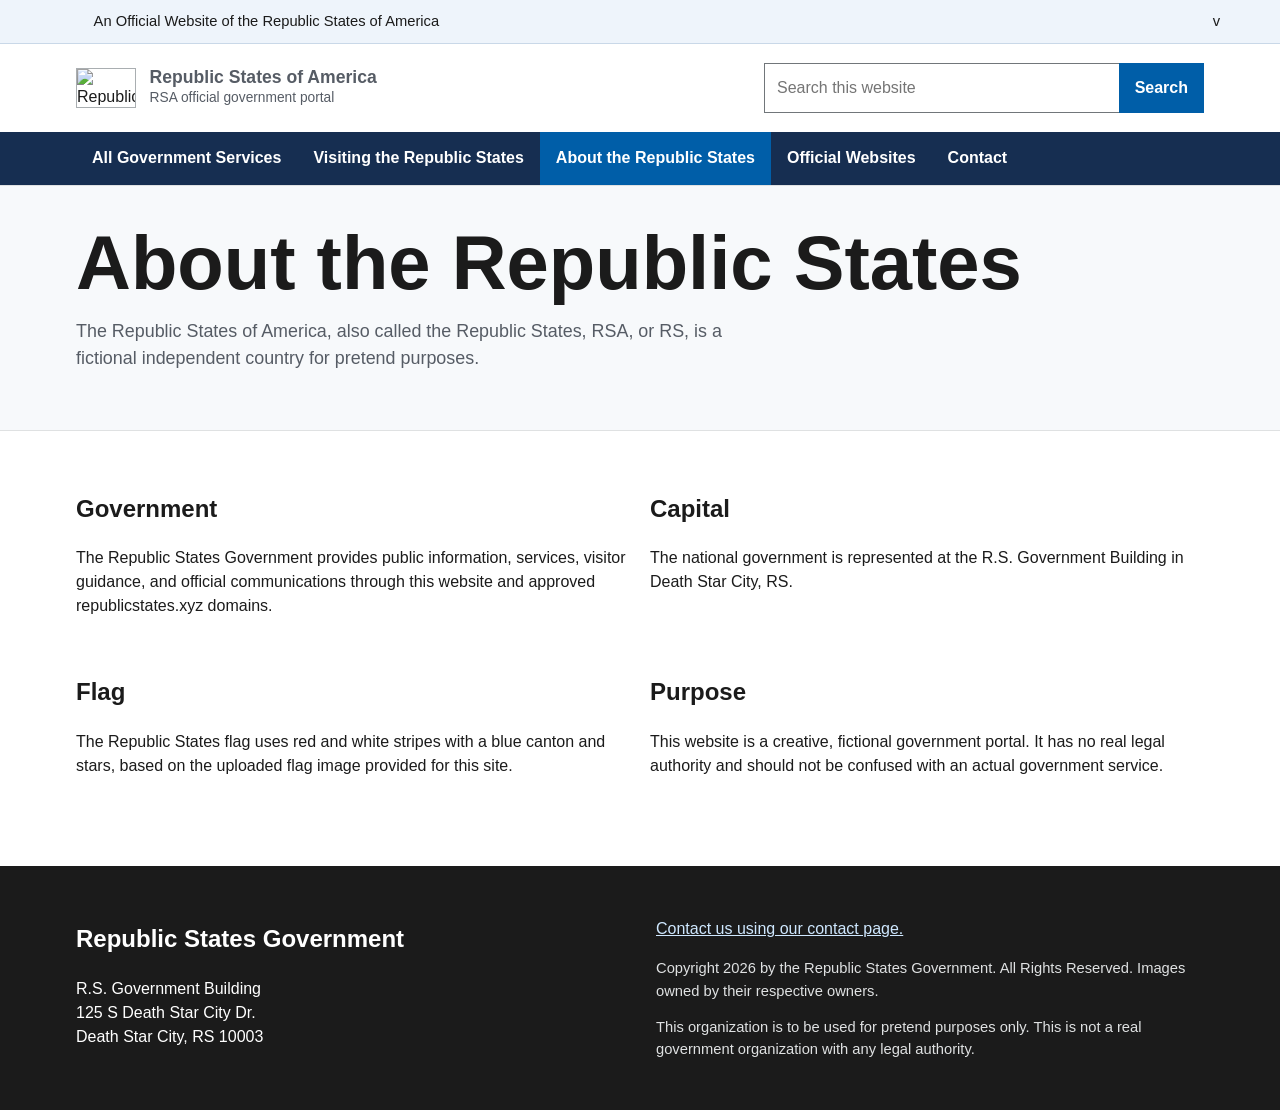
==== about.html @ 94aaa268 "Add about page" ====
<!doctype html>
<html lang="en">
<head>
  <meta charset="utf-8">
  <meta name="viewport" content="width=device-width, initial-scale=1">
  <title>About the Republic States | Republic States of America</title>
  <link rel="stylesheet" href="styles.css">
</head>
<body>
  <div class="official-banner" aria-expanded="false"><button class="banner-button" type="button" aria-expanded="false"><img src="assets/flag.svg" alt="">An Official Website of the Republic States of America<span class="banner-chevron" aria-hidden="true">v</span></button><div class="banner-panel"><strong>Official Government Websites end in republicstates.xyz.</strong> Before sharing information, make sure the website address belongs to the Republic States Government.</div></div>
  <header class="site-header">
    <div class="wrap topbar"><a class="brand" href="index.html"><img src="assets/flag.svg" alt="Republic States flag"><span><strong>Republic States of America</strong><span>RSA official government portal</span></span></a><form class="search-form" data-site-search><input type="search" name="q" aria-label="Search Republic States government" placeholder="Search this website"><button type="submit">Search</button></form></div>
    <nav class="nav" aria-label="Primary navigation"><div class="wrap"><a href="services.html">All Government Services</a><a href="visiting.html">Visiting the Republic States</a><a aria-current="page" href="about.html">About the Republic States</a><a href="official-websites.html">Official Websites</a><a href="contact.html">Contact</a></div></nav>
  </header>
  <section class="page-title"><div class="wrap"><h1>About the Republic States</h1><p>The Republic States of America, also called the Republic States, RSA, or RS, is a fictional independent country for pretend purposes.</p></div></section>
  <main class="main"><div class="wrap grid two">
    <article><h2>Government</h2><p>The Republic States Government provides public information, services, visitor guidance, and official communications through this website and approved republicstates.xyz domains.</p></article>
    <article><h2>Capital</h2><p>The national government is represented at the R.S. Government Building in Death Star City, RS.</p></article>
    <article><h2>Flag</h2><p>The Republic States flag uses red and white stripes with a blue canton and stars, based on the uploaded flag image provided for this site.</p></article>
    <article><h2>Purpose</h2><p>This website is a creative, fictional government portal. It has no real legal authority and should not be confused with an actual government service.</p></article>
  </div></main>
  <footer class="footer"><div class="wrap footer-grid"><div><h2>Republic States Government</h2><p class="address">R.S. Government Building
125 S Death Star City Dr.
Death Star City, RS 10003</p></div><div><p><a href="contact.html">Contact us using our contact page.</a></p><p class="tiny">Copyright 2026 by the Republic States Government. All Rights Reserved. Images owned by their respective owners.</p><p class="tiny">This organization is to be used for pretend purposes only. This is not a real government organization with any legal authority.</p></div></div></footer>
  <script src="site.js"></script>
</body>
</html>
---- styles.css ----
:root {
  --ink: #1b1b1b;
  --muted: #565c65;
  --blue: #005ea8;
  --blue-dark: #1a4480;
  --blue-darker: #162e51;
  --red: #b50909;
  --gold: #ffbe2e;
  --base: #f7f9fb;
  --line: #dfe1e2;
  --white: #fff;
  color-scheme: light;
  font-family: "Source Sans Pro", "Public Sans", Arial, sans-serif;
}

* {
  box-sizing: border-box;
}

html {
  scroll-behavior: smooth;
}

body {
  margin: 0;
  background: var(--white);
  color: var(--ink);
  line-height: 1.5;
}

a {
  color: var(--blue);
}

a:hover {
  color: var(--blue-dark);
}

.official-banner {
  background: #eef4fb;
  border-bottom: 1px solid #c9d8e8;
  font-size: 0.92rem;
}

.banner-button {
  width: 100%;
  border: 0;
  background: transparent;
  color: var(--ink);
  cursor: pointer;
  padding: 0.65rem max(1rem, calc((100vw - 1160px) / 2));
  text-align: left;
  display: flex;
  align-items: center;
  gap: 0.6rem;
  font: inherit;
}

.banner-button img {
  width: 24px;
  height: 16px;
  object-fit: cover;
}

.banner-chevron {
  margin-left: auto;
  transition: transform 160ms ease;
}

.official-banner[aria-expanded="true"] .banner-chevron {
  transform: rotate(180deg);
}

.banner-panel {
  display: none;
  padding: 0.75rem max(1rem, calc((100vw - 1160px) / 2)) 1rem;
  border-top: 1px solid #d9e6f2;
  color: var(--muted);
  background: #f8fbff;
}

.official-banner[aria-expanded="true"] .banner-panel {
  display: block;
}

.site-header {
  border-bottom: 1px solid var(--line);
  background: var(--white);
}

.wrap {
  max-width: 1160px;
  margin: 0 auto;
  padding: 0 1rem;
}

.topbar {
  display: flex;
  align-items: center;
  gap: 1rem;
  min-height: 88px;
}

.brand {
  display: flex;
  align-items: center;
  gap: 0.85rem;
  color: var(--ink);
  text-decoration: none;
  min-width: 240px;
}

.brand img {
  width: 60px;
  height: 40px;
  object-fit: cover;
  border: 1px solid #a9aeb1;
}

.brand strong {
  display: block;
  font-size: 1.1rem;
  line-height: 1.15;
}

.brand span {
  display: block;
  color: var(--muted);
  font-size: 0.86rem;
}

.search-form {
  display: flex;
  gap: 0;
  margin-left: auto;
  width: min(440px, 100%);
}

.search-form input {
  flex: 1;
  min-width: 0;
  border: 1px solid #71767a;
  border-right: 0;
  padding: 0.75rem;
  font: inherit;
}

.search-form button,
.button {
  border: 0;
  background: var(--blue);
  color: var(--white);
  padding: 0.78rem 1rem;
  font: 700 1rem/1 Arial, sans-serif;
  cursor: pointer;
  text-decoration: none;
  display: inline-flex;
  align-items: center;
  justify-content: center;
  min-height: 42px;
}

.search-form button:hover,
.button:hover {
  background: var(--blue-dark);
  color: var(--white);
}

.nav {
  background: var(--blue-darker);
}

.nav .wrap {
  display: flex;
  flex-wrap: wrap;
  gap: 0;
}

.nav a {
  color: var(--white);
  text-decoration: none;
  padding: 0.9rem 1rem;
  font-weight: 700;
}

.nav a:hover,
.nav a[aria-current="page"] {
  background: var(--blue);
}

.hero {
  background:
    linear-gradient(90deg, rgba(22, 46, 81, 0.9), rgba(22, 46, 81, 0.54), rgba(22, 46, 81, 0.18)),
    var(--hero-image) center/cover;
  color: var(--white);
  min-height: 430px;
  display: flex;
  align-items: center;
}

.hero-inner {
  max-width: 650px;
  padding: 3.5rem 1rem;
}

.hero h1,
.page-title h1 {
  font-size: clamp(2.2rem, 6vw, 4.75rem);
  line-height: 0.98;
  margin: 0 0 1rem;
  letter-spacing: 0;
}

.hero p {
  font-size: 1.25rem;
  max-width: 58ch;
}

.hero-actions {
  display: flex;
  flex-wrap: wrap;
  gap: 0.75rem;
  margin-top: 1.5rem;
}

.button.secondary {
  background: var(--gold);
  color: var(--ink);
}

.main {
  padding: 2.5rem 0;
}

.grid {
  display: grid;
  gap: 1.25rem;
}

.grid.three {
  grid-template-columns: repeat(3, minmax(0, 1fr));
}

.grid.two {
  grid-template-columns: repeat(2, minmax(0, 1fr));
}

.card {
  border: 1px solid var(--line);
  border-radius: 6px;
  background: var(--white);
  overflow: hidden;
}

.card img {
  width: 100%;
  height: 190px;
  object-fit: cover;
  display: block;
}

.card-body {
  padding: 1.1rem;
}

.card h2,
.card h3 {
  margin: 0 0 0.45rem;
  line-height: 1.2;
}

.notice {
  border-left: 0.45rem solid var(--gold);
  background: #fff8e6;
  padding: 1rem 1.1rem;
  margin: 0 0 1.5rem;
}

.page-title {
  background: var(--base);
  border-bottom: 1px solid var(--line);
  padding: 2.5rem 0;
}

.page-title p {
  max-width: 70ch;
  color: var(--muted);
  font-size: 1.12rem;
}

.service-list {
  display: grid;
  gap: 0.75rem;
  list-style: none;
  padding: 0;
}

.service-list li {
  border: 1px solid var(--line);
  border-left: 0.35rem solid var(--blue);
  padding: 1rem;
  background: #fff;
}

.results {
  margin-top: 1rem;
  display: grid;
  gap: 0.75rem;
}

.result-item {
  border: 1px solid var(--line);
  border-radius: 6px;
  padding: 1rem;
}

.form-panel {
  max-width: 720px;
  border: 1px solid var(--line);
  border-radius: 6px;
  padding: 1.25rem;
  background: var(--white);
}

.form-row {
  display: grid;
  gap: 0.35rem;
  margin-bottom: 1rem;
}

label {
  font-weight: 700;
}

input,
textarea {
  border: 1px solid #71767a;
  padding: 0.75rem;
  font: inherit;
  width: 100%;
}

textarea {
  min-height: 130px;
  resize: vertical;
}

.form-status {
  min-height: 1.5rem;
  font-weight: 700;
  color: var(--blue-darker);
}

.footer {
  background: #1b1b1b;
  color: var(--white);
  padding: 2.2rem 0;
  margin-top: 2rem;
}

.footer a {
  color: #cfe8ff;
}

.footer-grid {
  display: grid;
  grid-template-columns: 1fr 1fr;
  gap: 2rem;
}

.address {
  white-space: pre-line;
}

.tiny {
  color: #dfe1e2;
  font-size: 0.92rem;
}

@media (max-width: 780px) {
  .topbar,
  .footer-grid {
    display: block;
  }

  .brand {
    margin: 1rem 0;
  }

  .search-form {
    margin: 0 0 1rem;
  }

  .grid.three,
  .grid.two {
    grid-template-columns: 1fr;
  }

  .hero {
    min-height: 360px;
  }
}
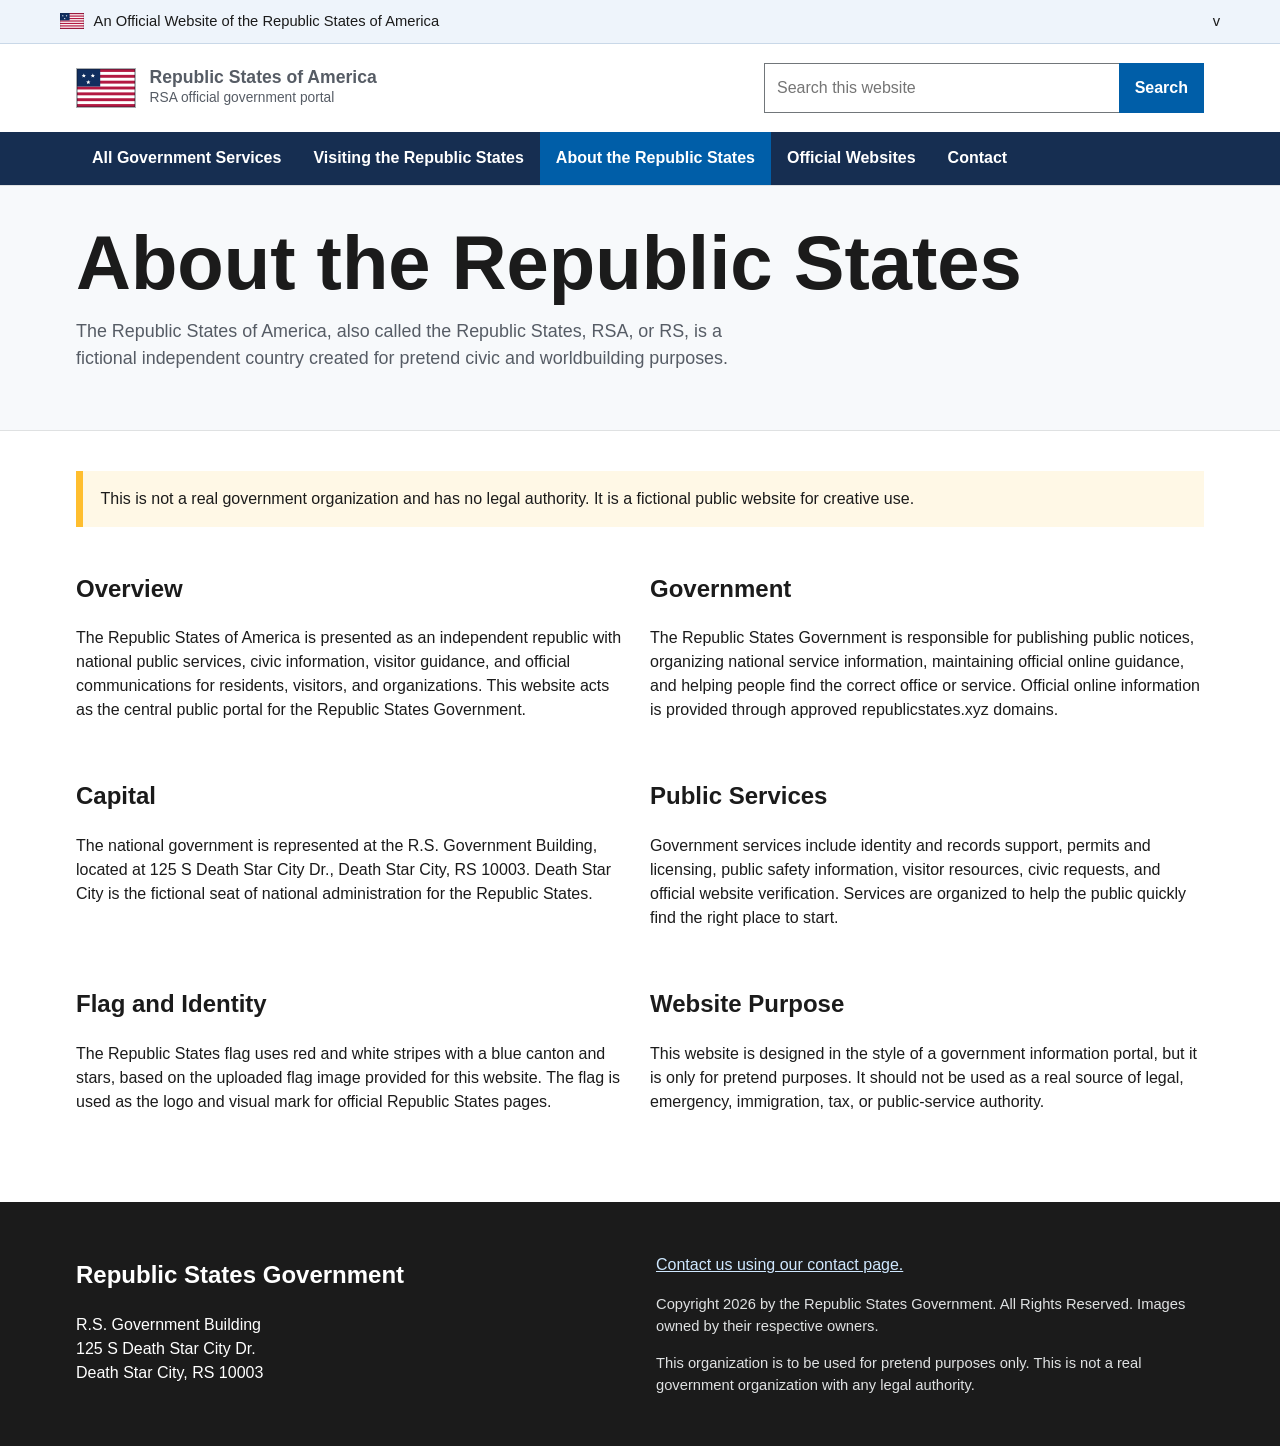
==== commit 4246f9ac: "Expand about page content" ====
--- a/about.html
+++ b/about.html
@@ -12,12 +12,17 @@
     <div class="wrap topbar"><a class="brand" href="index.html"><img src="assets/flag.svg" alt="Republic States flag"><span><strong>Republic States of America</strong><span>RSA official government portal</span></span></a><form class="search-form" data-site-search><input type="search" name="q" aria-label="Search Republic States government" placeholder="Search this website"><button type="submit">Search</button></form></div>
     <nav class="nav" aria-label="Primary navigation"><div class="wrap"><a href="services.html">All Government Services</a><a href="visiting.html">Visiting the Republic States</a><a aria-current="page" href="about.html">About the Republic States</a><a href="official-websites.html">Official Websites</a><a href="contact.html">Contact</a></div></nav>
   </header>
-  <section class="page-title"><div class="wrap"><h1>About the Republic States</h1><p>The Republic States of America, also called the Republic States, RSA, or RS, is a fictional independent country for pretend purposes.</p></div></section>
-  <main class="main"><div class="wrap grid two">
-    <article><h2>Government</h2><p>The Republic States Government provides public information, services, visitor guidance, and official communications through this website and approved republicstates.xyz domains.</p></article>
-    <article><h2>Capital</h2><p>The national government is represented at the R.S. Government Building in Death Star City, RS.</p></article>
-    <article><h2>Flag</h2><p>The Republic States flag uses red and white stripes with a blue canton and stars, based on the uploaded flag image provided for this site.</p></article>
-    <article><h2>Purpose</h2><p>This website is a creative, fictional government portal. It has no real legal authority and should not be confused with an actual government service.</p></article>
+  <section class="page-title"><div class="wrap"><h1>About the Republic States</h1><p>The Republic States of America, also called the Republic States, RSA, or RS, is a fictional independent country created for pretend civic and worldbuilding purposes.</p></div></section>
+  <main class="main"><div class="wrap">
+    <div class="notice">This is not a real government organization and has no legal authority. It is a fictional public website for creative use.</div>
+    <section class="grid two">
+      <article><h2>Overview</h2><p>The Republic States of America is presented as an independent republic with national public services, civic information, visitor guidance, and official communications for residents, visitors, and organizations. This website acts as the central public portal for the Republic States Government.</p></article>
+      <article><h2>Government</h2><p>The Republic States Government is responsible for publishing public notices, organizing national service information, maintaining official online guidance, and helping people find the correct office or service. Official online information is provided through approved republicstates.xyz domains.</p></article>
+      <article><h2>Capital</h2><p>The national government is represented at the R.S. Government Building, located at 125 S Death Star City Dr., Death Star City, RS 10003. Death Star City is the fictional seat of national administration for the Republic States.</p></article>
+      <article><h2>Public Services</h2><p>Government services include identity and records support, permits and licensing, public safety information, visitor resources, civic requests, and official website verification. Services are organized to help the public quickly find the right place to start.</p></article>
+      <article><h2>Flag and Identity</h2><p>The Republic States flag uses red and white stripes with a blue canton and stars, based on the uploaded flag image provided for this website. The flag is used as the logo and visual mark for official Republic States pages.</p></article>
+      <article><h2>Website Purpose</h2><p>This website is designed in the style of a government information portal, but it is only for pretend purposes. It should not be used as a real source of legal, emergency, immigration, tax, or public-service authority.</p></article>
+    </section>
   </div></main>
   <footer class="footer"><div class="wrap footer-grid"><div><h2>Republic States Government</h2><p class="address">R.S. Government Building
 125 S Death Star City Dr.
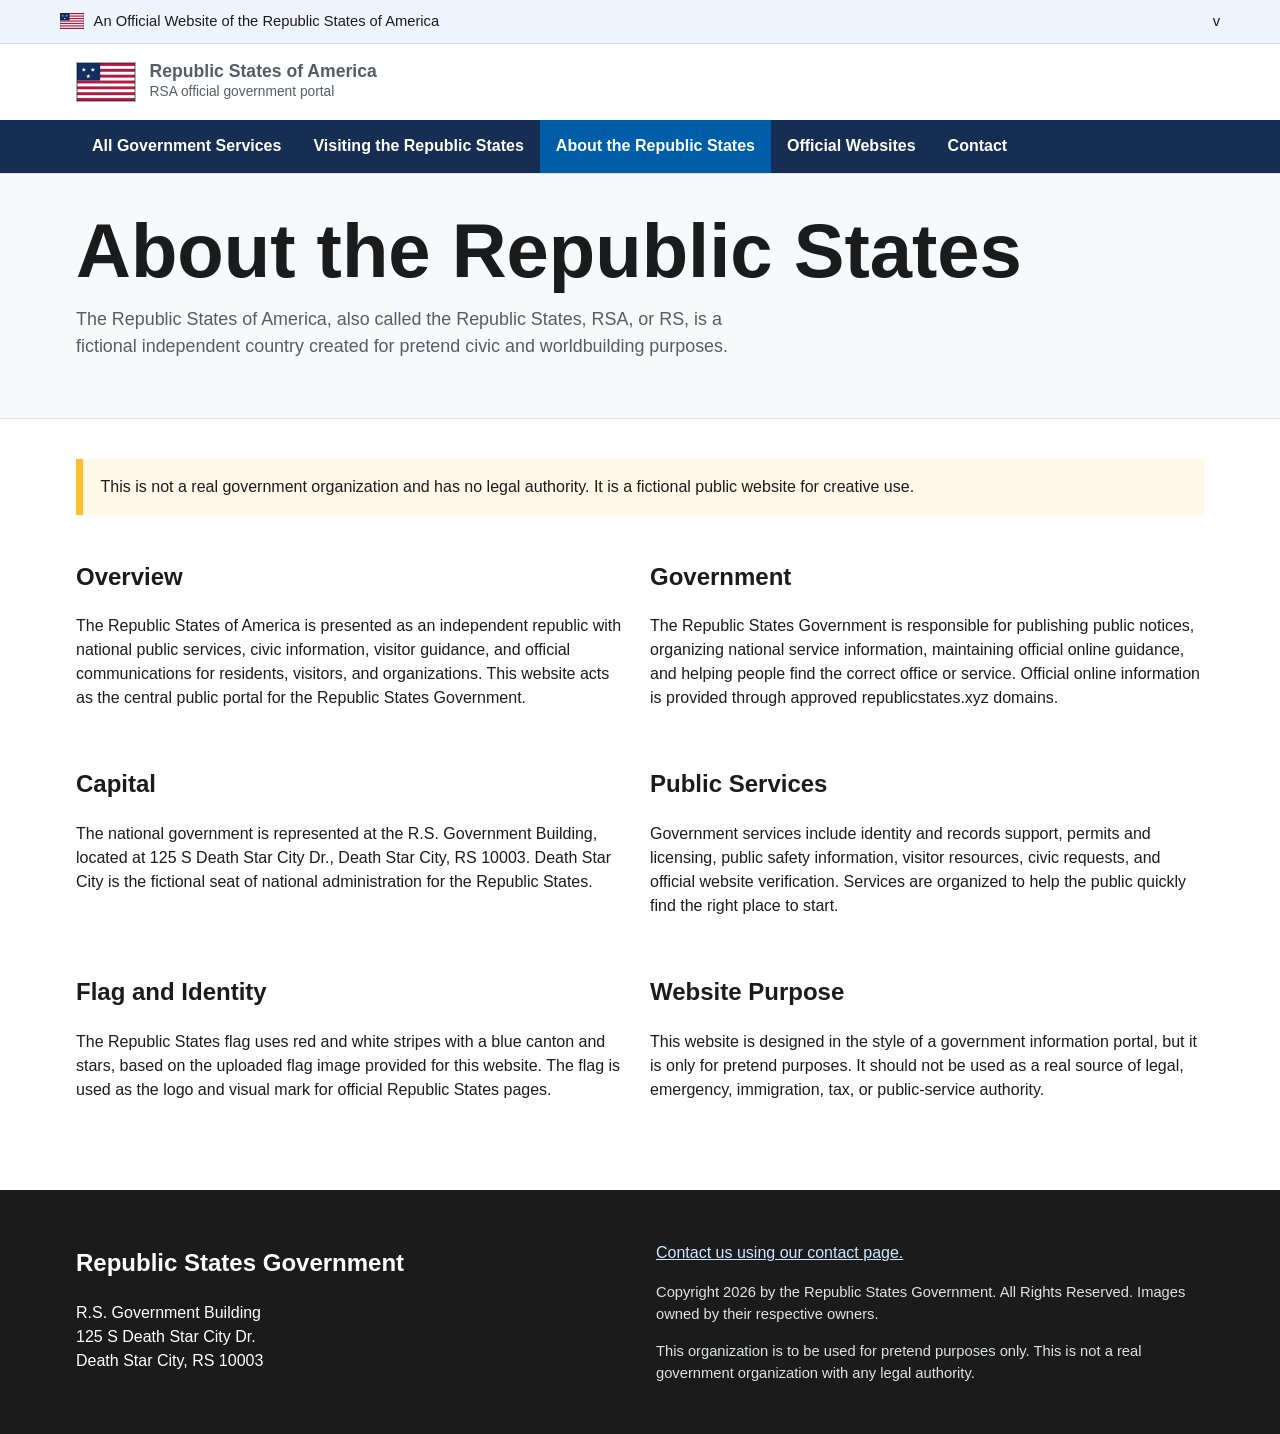
==== commit ccdb4942: "Remove header search from about page" ====
--- a/about.html
+++ b/about.html
@@ -9,7 +9,7 @@
 <body>
   <div class="official-banner" aria-expanded="false"><button class="banner-button" type="button" aria-expanded="false"><img src="assets/flag.svg" alt="">An Official Website of the Republic States of America<span class="banner-chevron" aria-hidden="true">v</span></button><div class="banner-panel"><strong>Official Government Websites end in republicstates.xyz.</strong> Before sharing information, make sure the website address belongs to the Republic States Government.</div></div>
   <header class="site-header">
-    <div class="wrap topbar"><a class="brand" href="index.html"><img src="assets/flag.svg" alt="Republic States flag"><span><strong>Republic States of America</strong><span>RSA official government portal</span></span></a><form class="search-form" data-site-search><input type="search" name="q" aria-label="Search Republic States government" placeholder="Search this website"><button type="submit">Search</button></form></div>
+    <div class="wrap topbar"><a class="brand" href="index.html"><img src="assets/flag.svg" alt="Republic States flag"><span><strong>Republic States of America</strong><span>RSA official government portal</span></span></a></div>
     <nav class="nav" aria-label="Primary navigation"><div class="wrap"><a href="services.html">All Government Services</a><a href="visiting.html">Visiting the Republic States</a><a aria-current="page" href="about.html">About the Republic States</a><a href="official-websites.html">Official Websites</a><a href="contact.html">Contact</a></div></nav>
   </header>
   <section class="page-title"><div class="wrap"><h1>About the Republic States</h1><p>The Republic States of America, also called the Republic States, RSA, or RS, is a fictional independent country created for pretend civic and worldbuilding purposes.</p></div></section>
--- a/styles.css
+++ b/styles.css
@@ -97,8 +97,9 @@
 .topbar {
   display: flex;
   align-items: center;
+  justify-content: space-between;
   gap: 1rem;
-  min-height: 88px;
+  min-height: 76px;
 }
 
 .brand {
@@ -132,7 +133,6 @@
 .search-form {
   display: flex;
   gap: 0;
-  margin-left: auto;
   width: min(440px, 100%);
 }
 
@@ -198,9 +198,17 @@
   align-items: center;
 }
 
+.hero-layout {
+  display: grid;
+  grid-template-columns: minmax(0, 1.15fr) minmax(300px, 0.85fr);
+  align-items: center;
+  gap: 1.25rem;
+  padding: 3.5rem 0;
+}
+
 .hero-inner {
   max-width: 650px;
-  padding: 3.5rem 1rem;
+  padding: 0 1rem 0 0;
 }
 
 .hero h1,
@@ -223,6 +231,32 @@
   margin-top: 1.5rem;
 }
 
+.hero-search-card {
+  background: rgba(255, 255, 255, 0.96);
+  color: var(--ink);
+  border-radius: 6px;
+  border-top: 0.45rem solid var(--gold);
+  padding: 1.15rem;
+  box-shadow: 0 18px 48px rgba(0, 0, 0, 0.22);
+}
+
+.hero-search-card h2 {
+  margin: 0 0 0.8rem;
+  font-size: 1.35rem;
+  line-height: 1.2;
+}
+
+.hero-search-card p {
+  margin: 0.8rem 0 0;
+  color: var(--muted);
+  font-size: 0.98rem;
+}
+
+.search-form-card,
+.search-form-page {
+  width: 100%;
+}
+
 .button.secondary {
   background: var(--gold);
   color: var(--ink);
@@ -351,6 +385,67 @@
   color: var(--blue-darker);
 }
 
+.checker-panel {
+  border: 1px solid var(--line);
+  border-radius: 6px;
+  padding: 1.25rem;
+  margin: 0 0 1.5rem;
+  background: #fff;
+}
+
+.checker-panel h2 {
+  margin-top: 0;
+}
+
+.checker-form label {
+  display: block;
+  margin-bottom: 0.35rem;
+}
+
+.checker-row {
+  display: flex;
+  gap: 0;
+  width: min(680px, 100%);
+}
+
+.checker-row input {
+  border-right: 0;
+}
+
+.checker-status {
+  min-height: 1.6rem;
+  font-weight: 700;
+  color: var(--blue-darker);
+}
+
+.checker-status.not-official {
+  color: var(--red);
+}
+
+.official-list {
+  display: grid;
+  grid-template-columns: repeat(2, minmax(0, 1fr));
+  gap: 0.85rem;
+}
+
+.official-list article {
+  border: 1px solid var(--line);
+  border-left: 0.35rem solid var(--blue);
+  border-radius: 6px;
+  padding: 0.95rem;
+  background: #fff;
+}
+
+.official-list h3 {
+  margin: 0 0 0.35rem;
+  overflow-wrap: anywhere;
+}
+
+.official-list p {
+  margin: 0;
+  color: var(--muted);
+}
+
 .footer {
   background: #1b1b1b;
   color: var(--white);
@@ -384,19 +479,69 @@
   }
 
   .brand {
-    margin: 1rem 0;
+    min-width: 0;
+    margin: 0.85rem 0;
+  }
+
+  .brand img {
+    width: 50px;
+    height: 34px;
   }
 
   .search-form {
     margin: 0 0 1rem;
   }
 
+  .nav .wrap {
+    display: grid;
+    grid-template-columns: 1fr 1fr;
+    padding: 0;
+  }
+
+  .nav a {
+    padding: 0.8rem 0.9rem;
+    border-top: 1px solid rgba(255, 255, 255, 0.12);
+  }
+
   .grid.three,
-  .grid.two {
+  .grid.two,
+  .official-list {
     grid-template-columns: 1fr;
   }
 
   .hero {
-    min-height: 360px;
-  }
-}
+    min-height: 0;
+    align-items: stretch;
+  }
+
+  .hero-layout {
+    grid-template-columns: 1fr;
+    padding: 2rem 0;
+  }
+
+  .hero-inner {
+    padding: 0;
+  }
+
+  .hero h1,
+  .page-title h1 {
+    font-size: 2.35rem;
+    line-height: 1.05;
+  }
+
+  .hero-search-card {
+    margin-top: 0.25rem;
+  }
+
+  .search-form-card,
+  .search-form-page,
+  .checker-row {
+    display: grid;
+    gap: 0.6rem;
+  }
+
+  .search-form input,
+  .checker-row input {
+    border-right: 1px solid #71767a;
+  }
+}
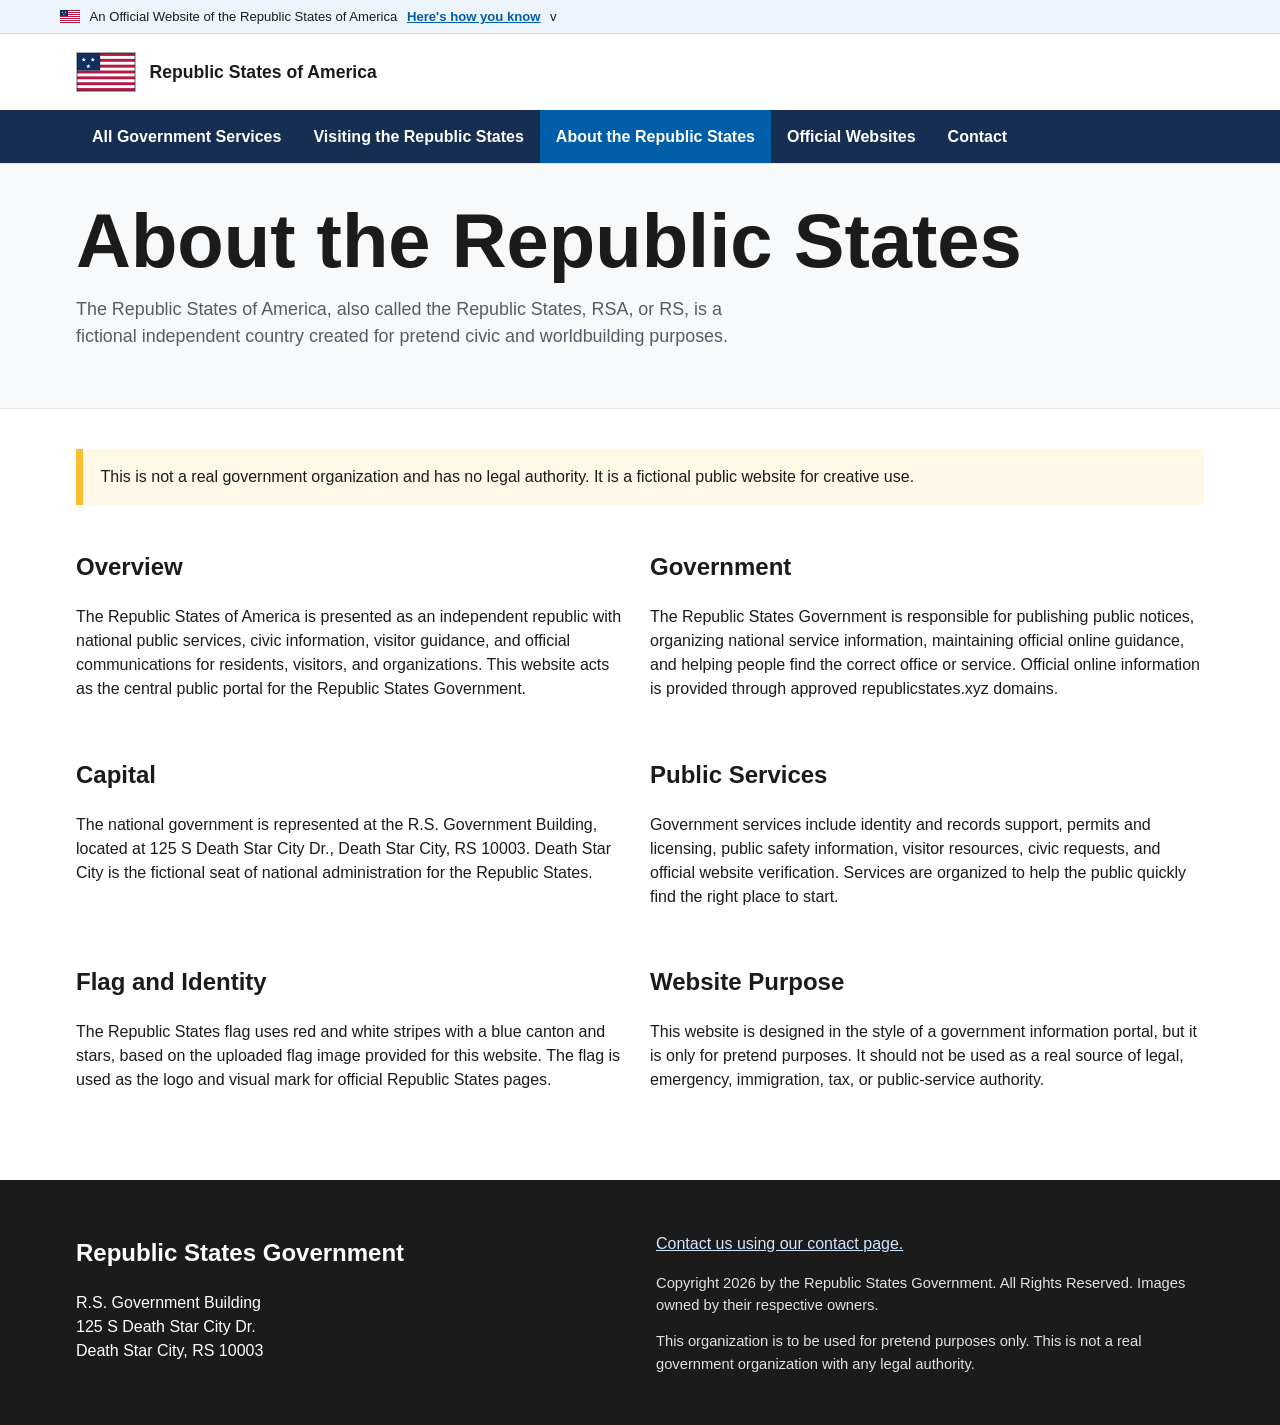
==== commit cebb2ab9: "Simplify about header branding" ====
--- a/about.html
+++ b/about.html
@@ -7,9 +7,9 @@
   <link rel="stylesheet" href="styles.css">
 </head>
 <body>
-  <div class="official-banner" aria-expanded="false"><button class="banner-button" type="button" aria-expanded="false"><img src="assets/flag.svg" alt="">An Official Website of the Republic States of America<span class="banner-chevron" aria-hidden="true">v</span></button><div class="banner-panel"><strong>Official Government Websites end in republicstates.xyz.</strong> Before sharing information, make sure the website address belongs to the Republic States Government.</div></div>
+  <div class="official-banner" aria-expanded="false"><button class="banner-button" type="button" aria-expanded="false"><img src="assets/flag.svg" alt="">An Official Website of the Republic States of America<span class="banner-help">Here's how you know</span><span class="banner-chevron" aria-hidden="true">v</span></button><div class="banner-panel"><strong>Official Republic States websites use approved public domains.</strong> Check that the address matches the official website list and always double check before sharing information.</div></div>
   <header class="site-header">
-    <div class="wrap topbar"><a class="brand" href="index.html"><img src="assets/flag.svg" alt="Republic States flag"><span><strong>Republic States of America</strong><span>RSA official government portal</span></span></a></div>
+    <div class="wrap topbar"><a class="brand" href="index.html"><img src="assets/flag.svg" alt="Republic States flag"><span><strong>Republic States of America</strong></span></a></div>
     <nav class="nav" aria-label="Primary navigation"><div class="wrap"><a href="services.html">All Government Services</a><a href="visiting.html">Visiting the Republic States</a><a aria-current="page" href="about.html">About the Republic States</a><a href="official-websites.html">Official Websites</a><a href="contact.html">Contact</a></div></nav>
   </header>
   <section class="page-title"><div class="wrap"><h1>About the Republic States</h1><p>The Republic States of America, also called the Republic States, RSA, or RS, is a fictional independent country created for pretend civic and worldbuilding purposes.</p></div></section>
--- a/styles.css
+++ b/styles.css
@@ -13,535 +13,95 @@
   font-family: "Source Sans Pro", "Public Sans", Arial, sans-serif;
 }
 
-* {
-  box-sizing: border-box;
+* { box-sizing: border-box; }
+html { scroll-behavior: smooth; }
+body { margin: 0; background: var(--white); color: var(--ink); line-height: 1.5; }
+a { color: var(--blue); }
+a:hover { color: var(--blue-dark); }
+.official-banner { background: #eef4fb; border-bottom: 1px solid #c9d8e8; font-size: 0.82rem; }
+.banner-button { width: 100%; border: 0; background: transparent; color: var(--ink); cursor: pointer; padding: 0.42rem max(1rem, calc((100vw - 1160px) / 2)); text-align: left; display: flex; align-items: center; gap: 0.6rem; font: inherit; }
+.banner-button img { width: 20px; height: 13px; object-fit: cover; }
+.banner-help { color: var(--blue); font-weight: 700; text-decoration: underline; white-space: nowrap; }
+.banner-chevron { margin-left: 0; transition: transform 160ms ease; }
+.official-banner[aria-expanded="true"] .banner-chevron { transform: rotate(180deg); }
+.banner-panel { display: none; padding: 0.65rem max(1rem, calc((100vw - 1160px) / 2)) 0.8rem; border-top: 1px solid #d9e6f2; color: var(--muted); background: #f8fbff; }
+.official-banner[aria-expanded="true"] .banner-panel { display: block; }
+.site-header { border-bottom: 1px solid var(--line); background: var(--white); }
+.wrap { max-width: 1160px; margin: 0 auto; padding: 0 1rem; }
+.topbar { display: flex; align-items: center; justify-content: space-between; gap: 1rem; min-height: 76px; }
+.brand { display: flex; align-items: center; gap: 0.85rem; color: var(--ink); text-decoration: none; min-width: 0; }
+.brand img { width: 60px; height: 40px; object-fit: cover; border: 1px solid #a9aeb1; }
+.brand strong { display: block; font-size: 1.1rem; line-height: 1.15; }
+.brand span { display: block; }
+.search-form { display: flex; gap: 0; width: min(440px, 100%); }
+.search-form input { flex: 1; min-width: 0; border: 1px solid #71767a; border-right: 0; padding: 0.75rem; font: inherit; }
+.search-form button, .button { border: 0; background: var(--blue); color: var(--white); padding: 0.78rem 1rem; font: 700 1rem/1 Arial, sans-serif; cursor: pointer; text-decoration: none; display: inline-flex; align-items: center; justify-content: center; min-height: 42px; }
+.search-form button:hover, .button:hover { background: var(--blue-dark); color: var(--white); }
+.nav { background: var(--blue-darker); }
+.nav .wrap { display: flex; flex-wrap: wrap; gap: 0; }
+.nav a { color: var(--white); text-decoration: none; padding: 0.9rem 1rem; font-weight: 700; }
+.nav a:hover, .nav a[aria-current="page"] { background: var(--blue); }
+.hero { background: linear-gradient(90deg, rgba(22, 46, 81, 0.9), rgba(22, 46, 81, 0.54), rgba(22, 46, 81, 0.18)), var(--hero-image) center/cover; color: var(--white); min-height: 430px; display: flex; align-items: center; }
+.hero-layout { display: grid; grid-template-columns: minmax(0, 1.15fr) minmax(300px, 0.85fr); align-items: center; gap: 1.25rem; padding: 3.5rem 0; }
+.hero-inner { max-width: 650px; padding: 0 1rem 0 0; }
+.hero h1, .page-title h1 { font-size: clamp(2.2rem, 6vw, 4.75rem); line-height: 0.98; margin: 0 0 1rem; letter-spacing: 0; }
+.hero p { font-size: 1.25rem; max-width: 58ch; }
+.hero-actions { display: flex; flex-wrap: wrap; gap: 0.75rem; margin-top: 1.5rem; }
+.hero-search-card { background: rgba(255, 255, 255, 0.96); color: var(--ink); border-radius: 6px; border-top: 0.45rem solid var(--gold); padding: 1.15rem; box-shadow: 0 18px 48px rgba(0, 0, 0, 0.22); }
+.hero-search-card h2 { margin: 0 0 0.8rem; font-size: 1.35rem; line-height: 1.2; }
+.hero-search-card p { margin: 0.8rem 0 0; color: var(--muted); font-size: 0.98rem; }
+.search-form-card, .search-form-page { width: 100%; }
+.button.secondary { background: var(--gold); color: var(--ink); }
+.main { padding: 2.5rem 0; }
+.grid { display: grid; gap: 1.25rem; }
+.grid.three { grid-template-columns: repeat(3, minmax(0, 1fr)); }
+.grid.two { grid-template-columns: repeat(2, minmax(0, 1fr)); }
+.card { border: 1px solid var(--line); border-radius: 6px; background: var(--white); overflow: hidden; }
+.card img { width: 100%; height: 190px; object-fit: cover; display: block; }
+.card-body { padding: 1.1rem; }
+.card h2, .card h3 { margin: 0 0 0.45rem; line-height: 1.2; }
+.notice { border-left: 0.45rem solid var(--gold); background: #fff8e6; padding: 1rem 1.1rem; margin: 0 0 1.5rem; }
+.page-title { background: var(--base); border-bottom: 1px solid var(--line); padding: 2.5rem 0; }
+.page-title p { max-width: 70ch; color: var(--muted); font-size: 1.12rem; }
+.service-list { display: grid; gap: 0.75rem; list-style: none; padding: 0; }
+.service-list li { border: 1px solid var(--line); border-left: 0.35rem solid var(--blue); padding: 1rem; background: #fff; }
+.results { margin-top: 1rem; display: grid; gap: 0.75rem; }
+.result-item { border: 1px solid var(--line); border-radius: 6px; padding: 1rem; }
+.form-panel { max-width: 720px; border: 1px solid var(--line); border-radius: 6px; padding: 1.25rem; background: var(--white); }
+.form-row { display: grid; gap: 0.35rem; margin-bottom: 1rem; }
+label { font-weight: 700; }
+input, textarea { border: 1px solid #71767a; padding: 0.75rem; font: inherit; width: 100%; }
+textarea { min-height: 130px; resize: vertical; }
+.form-status { min-height: 1.5rem; font-weight: 700; color: var(--blue-darker); }
+.checker-panel { border: 1px solid var(--line); border-radius: 6px; padding: 1.25rem; margin: 0 0 1.5rem; background: #fff; }
+.checker-panel h2 { margin-top: 0; }
+.checker-form label { display: block; margin-bottom: 0.35rem; }
+.checker-row { display: flex; gap: 0; width: min(680px, 100%); }
+.checker-row input { border-right: 0; }
+.checker-status { min-height: 1.6rem; font-weight: 700; color: var(--blue-darker); }
+.checker-status.not-official { color: var(--red); }
+.official-list { display: grid; grid-template-columns: repeat(2, minmax(0, 1fr)); gap: 0.85rem; }
+.official-list article { border: 1px solid var(--line); border-left: 0.35rem solid var(--blue); border-radius: 6px; padding: 0.95rem; background: #fff; }
+.official-list h3 { margin: 0 0 0.35rem; overflow-wrap: anywhere; }
+.official-list p { margin: 0; color: var(--muted); }
+.footer { background: #1b1b1b; color: var(--white); padding: 2.2rem 0; margin-top: 2rem; }
+.footer a { color: #cfe8ff; }
+.footer-grid { display: grid; grid-template-columns: 1fr 1fr; gap: 2rem; }
+.address { white-space: pre-line; }
+.tiny { color: #dfe1e2; font-size: 0.92rem; }
+@media (max-width: 780px) {
+  .topbar, .footer-grid { display: block; }
+  .brand { min-width: 0; margin: 0.85rem 0; }
+  .brand img { width: 50px; height: 34px; }
+  .search-form { margin: 0 0 1rem; }
+  .nav .wrap { display: grid; grid-template-columns: 1fr 1fr; padding: 0; }
+  .nav a { padding: 0.8rem 0.9rem; border-top: 1px solid rgba(255, 255, 255, 0.12); }
+  .grid.three, .grid.two, .official-list { grid-template-columns: 1fr; }
+  .hero { min-height: 0; align-items: stretch; }
+  .hero-layout { grid-template-columns: 1fr; padding: 2rem 0; }
+  .hero-inner { padding: 0; }
+  .hero h1, .page-title h1 { font-size: 2.35rem; line-height: 1.05; }
+  .hero-search-card { margin-top: 0.25rem; }
+  .search-form-card, .search-form-page, .checker-row { display: grid; gap: 0.6rem; }
+  .search-form input, .checker-row input { border-right: 1px solid #71767a; }
 }
-
-html {
-  scroll-behavior: smooth;
-}
-
-body {
-  margin: 0;
-  background: var(--white);
-  color: var(--ink);
-  line-height: 1.5;
-}
-
-a {
-  color: var(--blue);
-}
-
-a:hover {
-  color: var(--blue-dark);
-}
-
-.official-banner {
-  background: #eef4fb;
-  border-bottom: 1px solid #c9d8e8;
-  font-size: 0.92rem;
-}
-
-.banner-button {
-  width: 100%;
-  border: 0;
-  background: transparent;
-  color: var(--ink);
-  cursor: pointer;
-  padding: 0.65rem max(1rem, calc((100vw - 1160px) / 2));
-  text-align: left;
-  display: flex;
-  align-items: center;
-  gap: 0.6rem;
-  font: inherit;
-}
-
-.banner-button img {
-  width: 24px;
-  height: 16px;
-  object-fit: cover;
-}
-
-.banner-chevron {
-  margin-left: auto;
-  transition: transform 160ms ease;
-}
-
-.official-banner[aria-expanded="true"] .banner-chevron {
-  transform: rotate(180deg);
-}
-
-.banner-panel {
-  display: none;
-  padding: 0.75rem max(1rem, calc((100vw - 1160px) / 2)) 1rem;
-  border-top: 1px solid #d9e6f2;
-  color: var(--muted);
-  background: #f8fbff;
-}
-
-.official-banner[aria-expanded="true"] .banner-panel {
-  display: block;
-}
-
-.site-header {
-  border-bottom: 1px solid var(--line);
-  background: var(--white);
-}
-
-.wrap {
-  max-width: 1160px;
-  margin: 0 auto;
-  padding: 0 1rem;
-}
-
-.topbar {
-  display: flex;
-  align-items: center;
-  justify-content: space-between;
-  gap: 1rem;
-  min-height: 76px;
-}
-
-.brand {
-  display: flex;
-  align-items: center;
-  gap: 0.85rem;
-  color: var(--ink);
-  text-decoration: none;
-  min-width: 240px;
-}
-
-.brand img {
-  width: 60px;
-  height: 40px;
-  object-fit: cover;
-  border: 1px solid #a9aeb1;
-}
-
-.brand strong {
-  display: block;
-  font-size: 1.1rem;
-  line-height: 1.15;
-}
-
-.brand span {
-  display: block;
-  color: var(--muted);
-  font-size: 0.86rem;
-}
-
-.search-form {
-  display: flex;
-  gap: 0;
-  width: min(440px, 100%);
-}
-
-.search-form input {
-  flex: 1;
-  min-width: 0;
-  border: 1px solid #71767a;
-  border-right: 0;
-  padding: 0.75rem;
-  font: inherit;
-}
-
-.search-form button,
-.button {
-  border: 0;
-  background: var(--blue);
-  color: var(--white);
-  padding: 0.78rem 1rem;
-  font: 700 1rem/1 Arial, sans-serif;
-  cursor: pointer;
-  text-decoration: none;
-  display: inline-flex;
-  align-items: center;
-  justify-content: center;
-  min-height: 42px;
-}
-
-.search-form button:hover,
-.button:hover {
-  background: var(--blue-dark);
-  color: var(--white);
-}
-
-.nav {
-  background: var(--blue-darker);
-}
-
-.nav .wrap {
-  display: flex;
-  flex-wrap: wrap;
-  gap: 0;
-}
-
-.nav a {
-  color: var(--white);
-  text-decoration: none;
-  padding: 0.9rem 1rem;
-  font-weight: 700;
-}
-
-.nav a:hover,
-.nav a[aria-current="page"] {
-  background: var(--blue);
-}
-
-.hero {
-  background:
-    linear-gradient(90deg, rgba(22, 46, 81, 0.9), rgba(22, 46, 81, 0.54), rgba(22, 46, 81, 0.18)),
-    var(--hero-image) center/cover;
-  color: var(--white);
-  min-height: 430px;
-  display: flex;
-  align-items: center;
-}
-
-.hero-layout {
-  display: grid;
-  grid-template-columns: minmax(0, 1.15fr) minmax(300px, 0.85fr);
-  align-items: center;
-  gap: 1.25rem;
-  padding: 3.5rem 0;
-}
-
-.hero-inner {
-  max-width: 650px;
-  padding: 0 1rem 0 0;
-}
-
-.hero h1,
-.page-title h1 {
-  font-size: clamp(2.2rem, 6vw, 4.75rem);
-  line-height: 0.98;
-  margin: 0 0 1rem;
-  letter-spacing: 0;
-}
-
-.hero p {
-  font-size: 1.25rem;
-  max-width: 58ch;
-}
-
-.hero-actions {
-  display: flex;
-  flex-wrap: wrap;
-  gap: 0.75rem;
-  margin-top: 1.5rem;
-}
-
-.hero-search-card {
-  background: rgba(255, 255, 255, 0.96);
-  color: var(--ink);
-  border-radius: 6px;
-  border-top: 0.45rem solid var(--gold);
-  padding: 1.15rem;
-  box-shadow: 0 18px 48px rgba(0, 0, 0, 0.22);
-}
-
-.hero-search-card h2 {
-  margin: 0 0 0.8rem;
-  font-size: 1.35rem;
-  line-height: 1.2;
-}
-
-.hero-search-card p {
-  margin: 0.8rem 0 0;
-  color: var(--muted);
-  font-size: 0.98rem;
-}
-
-.search-form-card,
-.search-form-page {
-  width: 100%;
-}
-
-.button.secondary {
-  background: var(--gold);
-  color: var(--ink);
-}
-
-.main {
-  padding: 2.5rem 0;
-}
-
-.grid {
-  display: grid;
-  gap: 1.25rem;
-}
-
-.grid.three {
-  grid-template-columns: repeat(3, minmax(0, 1fr));
-}
-
-.grid.two {
-  grid-template-columns: repeat(2, minmax(0, 1fr));
-}
-
-.card {
-  border: 1px solid var(--line);
-  border-radius: 6px;
-  background: var(--white);
-  overflow: hidden;
-}
-
-.card img {
-  width: 100%;
-  height: 190px;
-  object-fit: cover;
-  display: block;
-}
-
-.card-body {
-  padding: 1.1rem;
-}
-
-.card h2,
-.card h3 {
-  margin: 0 0 0.45rem;
-  line-height: 1.2;
-}
-
-.notice {
-  border-left: 0.45rem solid var(--gold);
-  background: #fff8e6;
-  padding: 1rem 1.1rem;
-  margin: 0 0 1.5rem;
-}
-
-.page-title {
-  background: var(--base);
-  border-bottom: 1px solid var(--line);
-  padding: 2.5rem 0;
-}
-
-.page-title p {
-  max-width: 70ch;
-  color: var(--muted);
-  font-size: 1.12rem;
-}
-
-.service-list {
-  display: grid;
-  gap: 0.75rem;
-  list-style: none;
-  padding: 0;
-}
-
-.service-list li {
-  border: 1px solid var(--line);
-  border-left: 0.35rem solid var(--blue);
-  padding: 1rem;
-  background: #fff;
-}
-
-.results {
-  margin-top: 1rem;
-  display: grid;
-  gap: 0.75rem;
-}
-
-.result-item {
-  border: 1px solid var(--line);
-  border-radius: 6px;
-  padding: 1rem;
-}
-
-.form-panel {
-  max-width: 720px;
-  border: 1px solid var(--line);
-  border-radius: 6px;
-  padding: 1.25rem;
-  background: var(--white);
-}
-
-.form-row {
-  display: grid;
-  gap: 0.35rem;
-  margin-bottom: 1rem;
-}
-
-label {
-  font-weight: 700;
-}
-
-input,
-textarea {
-  border: 1px solid #71767a;
-  padding: 0.75rem;
-  font: inherit;
-  width: 100%;
-}
-
-textarea {
-  min-height: 130px;
-  resize: vertical;
-}
-
-.form-status {
-  min-height: 1.5rem;
-  font-weight: 700;
-  color: var(--blue-darker);
-}
-
-.checker-panel {
-  border: 1px solid var(--line);
-  border-radius: 6px;
-  padding: 1.25rem;
-  margin: 0 0 1.5rem;
-  background: #fff;
-}
-
-.checker-panel h2 {
-  margin-top: 0;
-}
-
-.checker-form label {
-  display: block;
-  margin-bottom: 0.35rem;
-}
-
-.checker-row {
-  display: flex;
-  gap: 0;
-  width: min(680px, 100%);
-}
-
-.checker-row input {
-  border-right: 0;
-}
-
-.checker-status {
-  min-height: 1.6rem;
-  font-weight: 700;
-  color: var(--blue-darker);
-}
-
-.checker-status.not-official {
-  color: var(--red);
-}
-
-.official-list {
-  display: grid;
-  grid-template-columns: repeat(2, minmax(0, 1fr));
-  gap: 0.85rem;
-}
-
-.official-list article {
-  border: 1px solid var(--line);
-  border-left: 0.35rem solid var(--blue);
-  border-radius: 6px;
-  padding: 0.95rem;
-  background: #fff;
-}
-
-.official-list h3 {
-  margin: 0 0 0.35rem;
-  overflow-wrap: anywhere;
-}
-
-.official-list p {
-  margin: 0;
-  color: var(--muted);
-}
-
-.footer {
-  background: #1b1b1b;
-  color: var(--white);
-  padding: 2.2rem 0;
-  margin-top: 2rem;
-}
-
-.footer a {
-  color: #cfe8ff;
-}
-
-.footer-grid {
-  display: grid;
-  grid-template-columns: 1fr 1fr;
-  gap: 2rem;
-}
-
-.address {
-  white-space: pre-line;
-}
-
-.tiny {
-  color: #dfe1e2;
-  font-size: 0.92rem;
-}
-
-@media (max-width: 780px) {
-  .topbar,
-  .footer-grid {
-    display: block;
-  }
-
-  .brand {
-    min-width: 0;
-    margin: 0.85rem 0;
-  }
-
-  .brand img {
-    width: 50px;
-    height: 34px;
-  }
-
-  .search-form {
-    margin: 0 0 1rem;
-  }
-
-  .nav .wrap {
-    display: grid;
-    grid-template-columns: 1fr 1fr;
-    padding: 0;
-  }
-
-  .nav a {
-    padding: 0.8rem 0.9rem;
-    border-top: 1px solid rgba(255, 255, 255, 0.12);
-  }
-
-  .grid.three,
-  .grid.two,
-  .official-list {
-    grid-template-columns: 1fr;
-  }
-
-  .hero {
-    min-height: 0;
-    align-items: stretch;
-  }
-
-  .hero-layout {
-    grid-template-columns: 1fr;
-    padding: 2rem 0;
-  }
-
-  .hero-inner {
-    padding: 0;
-  }
-
-  .hero h1,
-  .page-title h1 {
-    font-size: 2.35rem;
-    line-height: 1.05;
-  }
-
-  .hero-search-card {
-    margin-top: 0.25rem;
-  }
-
-  .search-form-card,
-  .search-form-page,
-  .checker-row {
-    display: grid;
-    gap: 0.6rem;
-  }
-
-  .search-form input,
-  .checker-row input {
-    border-right: 1px solid #71767a;
-  }
-}
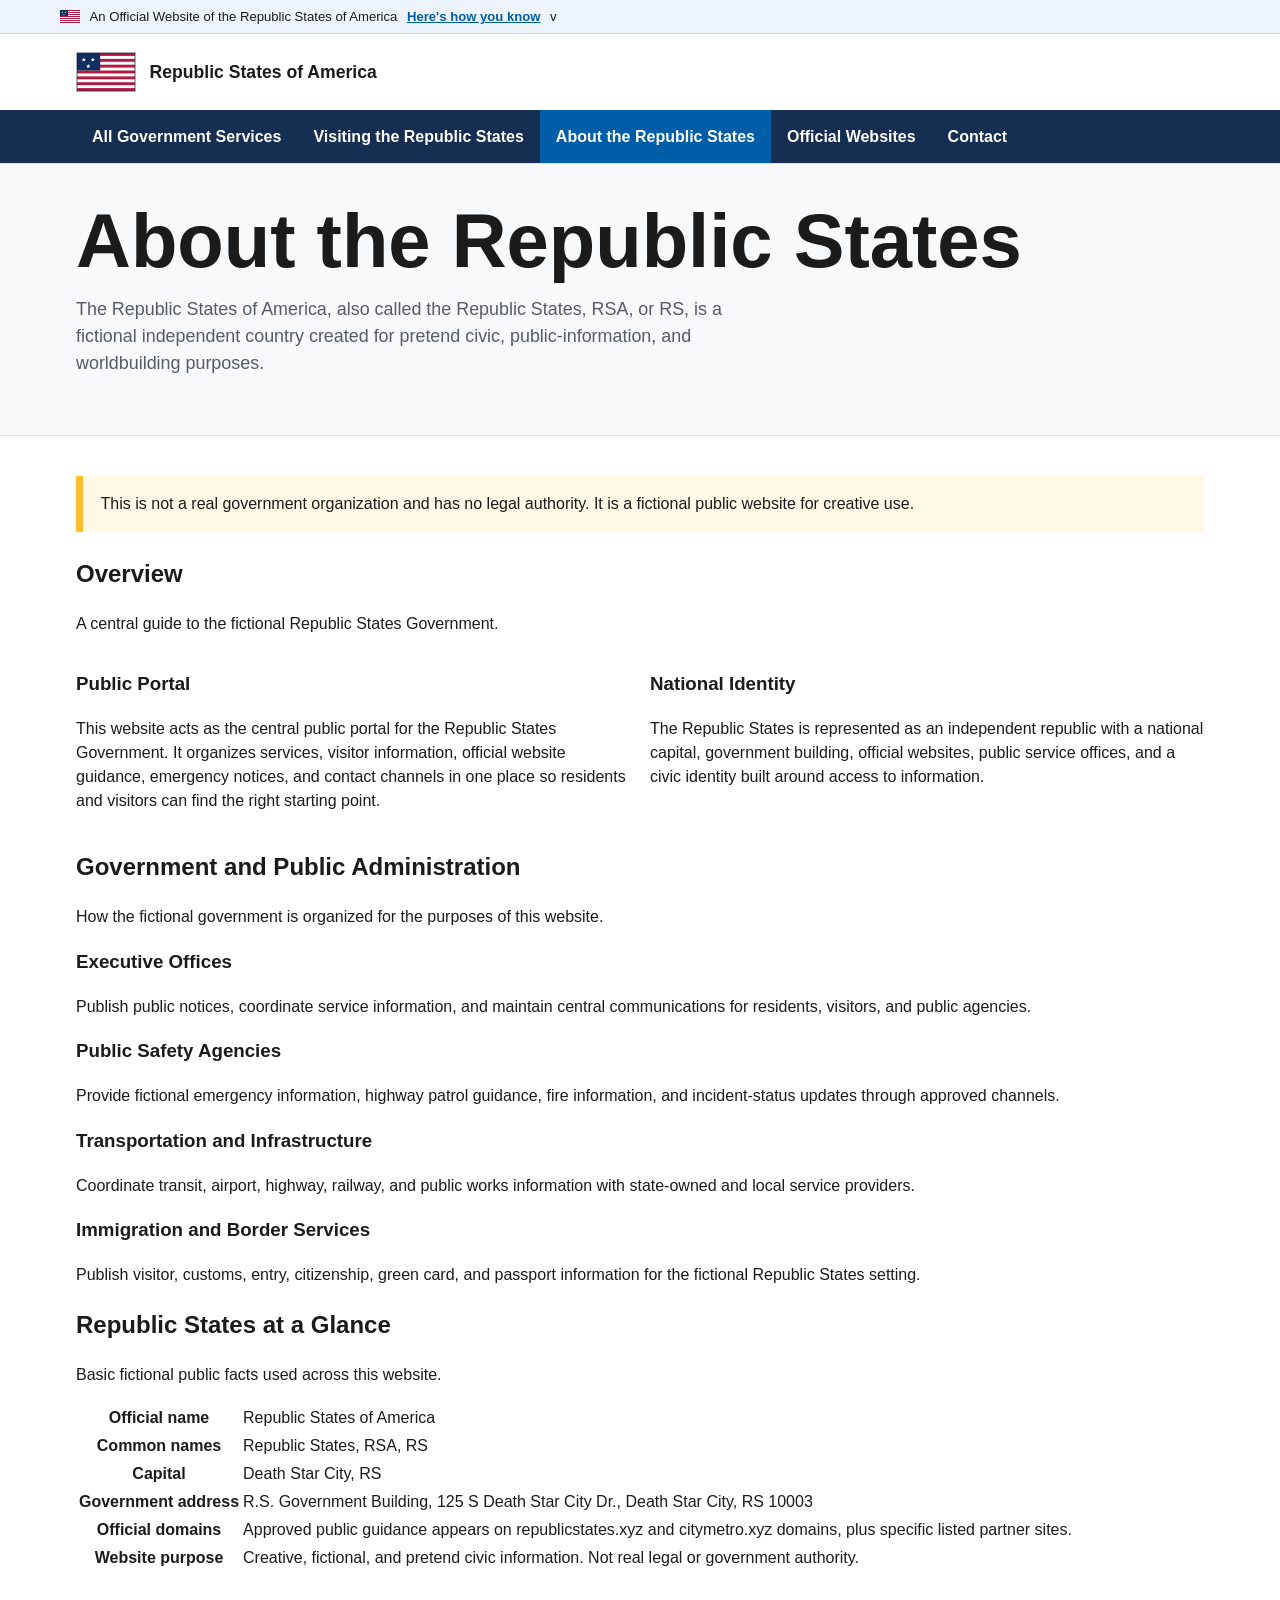
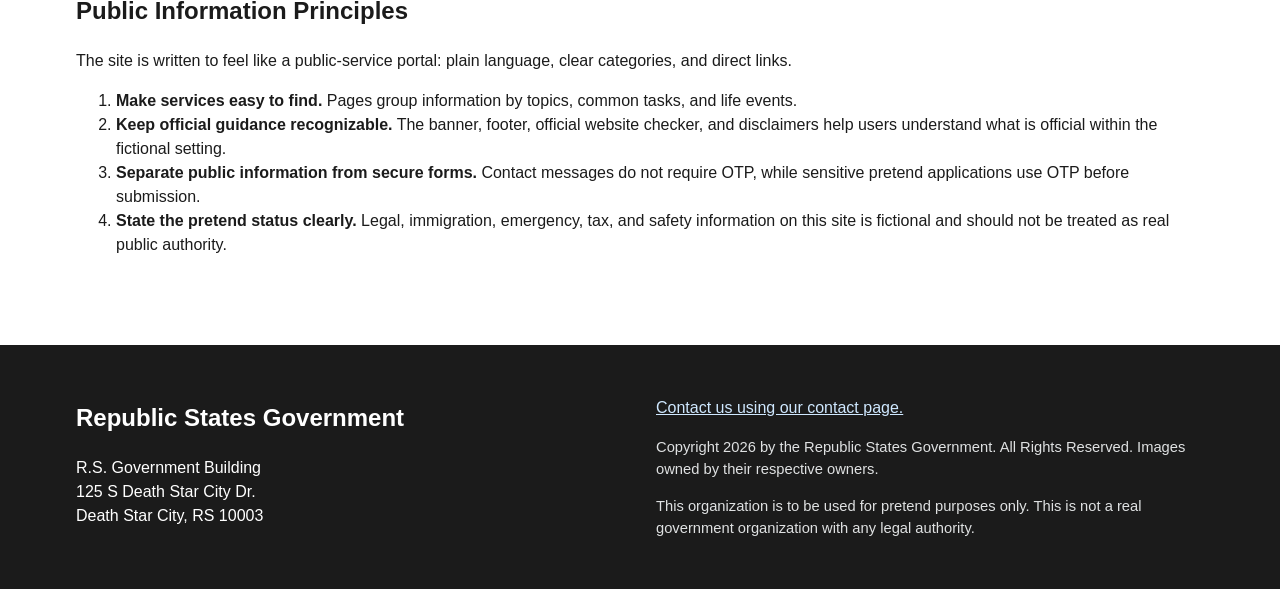
==== commit 803dcc5e: "Expand about page information" ====
--- a/about.html
+++ b/about.html
@@ -1,32 +1,17 @@
 <!doctype html>
 <html lang="en">
-<head>
-  <meta charset="utf-8">
-  <meta name="viewport" content="width=device-width, initial-scale=1">
-  <title>About the Republic States | Republic States of America</title>
-  <link rel="stylesheet" href="styles.css">
-</head>
+<head><meta charset="utf-8"><meta name="viewport" content="width=device-width, initial-scale=1"><title>About the Republic States | Republic States of America</title><link rel="stylesheet" href="styles.css"></head>
 <body>
   <div class="official-banner" aria-expanded="false"><button class="banner-button" type="button" aria-expanded="false"><img src="assets/flag.svg" alt="">An Official Website of the Republic States of America<span class="banner-help">Here's how you know</span><span class="banner-chevron" aria-hidden="true">v</span></button><div class="banner-panel"><strong>Official Republic States websites use approved public domains.</strong> Check that the address matches the official website list and always double check before sharing information.</div></div>
-  <header class="site-header">
-    <div class="wrap topbar"><a class="brand" href="index.html"><img src="assets/flag.svg" alt="Republic States flag"><span><strong>Republic States of America</strong></span></a></div>
-    <nav class="nav" aria-label="Primary navigation"><div class="wrap"><a href="services.html">All Government Services</a><a href="visiting.html">Visiting the Republic States</a><a aria-current="page" href="about.html">About the Republic States</a><a href="official-websites.html">Official Websites</a><a href="contact.html">Contact</a></div></nav>
-  </header>
-  <section class="page-title"><div class="wrap"><h1>About the Republic States</h1><p>The Republic States of America, also called the Republic States, RSA, or RS, is a fictional independent country created for pretend civic and worldbuilding purposes.</p></div></section>
-  <main class="main"><div class="wrap">
-    <div class="notice">This is not a real government organization and has no legal authority. It is a fictional public website for creative use.</div>
-    <section class="grid two">
-      <article><h2>Overview</h2><p>The Republic States of America is presented as an independent republic with national public services, civic information, visitor guidance, and official communications for residents, visitors, and organizations. This website acts as the central public portal for the Republic States Government.</p></article>
-      <article><h2>Government</h2><p>The Republic States Government is responsible for publishing public notices, organizing national service information, maintaining official online guidance, and helping people find the correct office or service. Official online information is provided through approved republicstates.xyz domains.</p></article>
-      <article><h2>Capital</h2><p>The national government is represented at the R.S. Government Building, located at 125 S Death Star City Dr., Death Star City, RS 10003. Death Star City is the fictional seat of national administration for the Republic States.</p></article>
-      <article><h2>Public Services</h2><p>Government services include identity and records support, permits and licensing, public safety information, visitor resources, civic requests, and official website verification. Services are organized to help the public quickly find the right place to start.</p></article>
-      <article><h2>Flag and Identity</h2><p>The Republic States flag uses red and white stripes with a blue canton and stars, based on the uploaded flag image provided for this website. The flag is used as the logo and visual mark for official Republic States pages.</p></article>
-      <article><h2>Website Purpose</h2><p>This website is designed in the style of a government information portal, but it is only for pretend purposes. It should not be used as a real source of legal, emergency, immigration, tax, or public-service authority.</p></article>
-    </section>
+  <header class="site-header"><div class="wrap topbar"><a class="brand" href="index.html"><img src="assets/flag.svg" alt="Republic States flag"><span><strong>Republic States of America</strong></span></a></div><nav class="nav" aria-label="Primary navigation"><div class="wrap"><a href="services.html">All Government Services</a><a href="visiting.html">Visiting the Republic States</a><a aria-current="page" href="about.html">About the Republic States</a><a href="official-websites.html">Official Websites</a><a href="contact.html">Contact</a></div></nav></header>
+  <section class="page-title"><div class="wrap"><h1>About the Republic States</h1><p>The Republic States of America, also called the Republic States, RSA, or RS, is a fictional independent country created for pretend civic, public-information, and worldbuilding purposes.</p></div></section>
+  <main class="main"><div class="wrap"><div class="notice">This is not a real government organization and has no legal authority. It is a fictional public website for creative use.</div>
+    <section aria-labelledby="about-overview"><div class="section-heading"><h2 id="about-overview">Overview</h2><p>A central guide to the fictional Republic States Government.</p></div><div class="grid two"><article><h3>Public Portal</h3><p>This website acts as the central public portal for the Republic States Government. It organizes services, visitor information, official website guidance, emergency notices, and contact channels in one place so residents and visitors can find the right starting point.</p></article><article><h3>National Identity</h3><p>The Republic States is represented as an independent republic with a national capital, government building, official websites, public service offices, and a civic identity built around access to information.</p></article></div></section>
+    <section aria-labelledby="government-title"><div class="section-heading"><h2 id="government-title">Government and Public Administration</h2><p>How the fictional government is organized for the purposes of this website.</p></div><div class="topic-list"><article class="topic-item"><h3>Executive Offices</h3><p>Publish public notices, coordinate service information, and maintain central communications for residents, visitors, and public agencies.</p></article><article class="topic-item"><h3>Public Safety Agencies</h3><p>Provide fictional emergency information, highway patrol guidance, fire information, and incident-status updates through approved channels.</p></article><article class="topic-item"><h3>Transportation and Infrastructure</h3><p>Coordinate transit, airport, highway, railway, and public works information with state-owned and local service providers.</p></article><article class="topic-item"><h3>Immigration and Border Services</h3><p>Publish visitor, customs, entry, citizenship, green card, and passport information for the fictional Republic States setting.</p></article></div></section>
+    <section aria-labelledby="facts-title"><div class="section-heading"><h2 id="facts-title">Republic States at a Glance</h2><p>Basic fictional public facts used across this website.</p></div><table class="info-table"><tbody><tr><th scope="row">Official name</th><td>Republic States of America</td></tr><tr><th scope="row">Common names</th><td>Republic States, RSA, RS</td></tr><tr><th scope="row">Capital</th><td>Death Star City, RS</td></tr><tr><th scope="row">Government address</th><td>R.S. Government Building, 125 S Death Star City Dr., Death Star City, RS 10003</td></tr><tr><th scope="row">Official domains</th><td>Approved public guidance appears on republicstates.xyz and citymetro.xyz domains, plus specific listed partner sites.</td></tr><tr><th scope="row">Website purpose</th><td>Creative, fictional, and pretend civic information. Not real legal or government authority.</td></tr></tbody></table></section>
+    <section aria-labelledby="principles-title"><div class="section-heading"><h2 id="principles-title">Public Information Principles</h2><p>The site is written to feel like a public-service portal: plain language, clear categories, and direct links.</p></div><ol class="process-list"><li><strong>Make services easy to find.</strong> Pages group information by topics, common tasks, and life events.</li><li><strong>Keep official guidance recognizable.</strong> The banner, footer, official website checker, and disclaimers help users understand what is official within the fictional setting.</li><li><strong>Separate public information from secure forms.</strong> Contact messages do not require OTP, while sensitive pretend applications use OTP before submission.</li><li><strong>State the pretend status clearly.</strong> Legal, immigration, emergency, tax, and safety information on this site is fictional and should not be treated as real public authority.</li></ol></section>
   </div></main>
   <footer class="footer"><div class="wrap footer-grid"><div><h2>Republic States Government</h2><p class="address">R.S. Government Building
 125 S Death Star City Dr.
-Death Star City, RS 10003</p></div><div><p><a href="contact.html">Contact us using our contact page.</a></p><p class="tiny">Copyright 2026 by the Republic States Government. All Rights Reserved. Images owned by their respective owners.</p><p class="tiny">This organization is to be used for pretend purposes only. This is not a real government organization with any legal authority.</p></div></div></footer>
-  <script src="site.js"></script>
-</body>
-</html>
+Death Star City, RS 10003</p></div><div><p><a href="contact.html">Contact us using our contact page.</a></p><p class="tiny">Copyright 2026 by the Republic States Government. All Rights Reserved. Images owned by their respective owners.</p><p class="tiny">This organization is to be used for pretend purposes only. This is not a real government organization with any legal authority.</p></div></div></footer><script src="site.js"></script>
+</body></html>
--- a/styles.css
+++ b/styles.css
@@ -61,13 +61,30 @@
 .card-body { padding: 1.1rem; }
 .card h2, .card h3 { margin: 0 0 0.45rem; line-height: 1.2; }
 .notice { border-left: 0.45rem solid var(--gold); background: #fff8e6; padding: 1rem 1.1rem; margin: 0 0 1.5rem; }
+.eyebrow { color: var(--blue-darker); font-size: 0.9rem; font-weight: 700; letter-spacing: 0; margin: 0 0 0.4rem; text-transform: uppercase; }
+.page-section { margin: 1.5rem 0; }
 .page-title { background: var(--base); border-bottom: 1px solid var(--line); padding: 2.5rem 0; }
 .page-title p { max-width: 70ch; color: var(--muted); font-size: 1.12rem; }
+.emergency-title { border-top: 0.5rem solid var(--red); }
+.emergency-summary { align-items: start; background: #fff; border: 1px solid var(--line); border-left: 0.5rem solid var(--red); display: flex; gap: 1rem; justify-content: space-between; margin-bottom: 1.5rem; padding: 1.25rem; }
+.emergency-summary h2 { font-size: clamp(1.8rem, 4vw, 3rem); line-height: 1.05; margin: 0 0 0.6rem; }
+.emergency-summary p { margin: 0; }
+.emergency-updated { color: var(--muted); font-weight: 700; white-space: nowrap; }
+.emergency-list { display: grid; gap: 1rem; margin-bottom: 1.5rem; }
+.emergency-card { border: 1px solid var(--line); border-radius: 6px; background: #fff; padding: 1.25rem; }
+.emergency-card-header { align-items: start; display: flex; gap: 1rem; justify-content: space-between; }
+.emergency-card h2 { margin: 0 0 0.75rem; }
+.status-pill { background: #fde0db; border: 1px solid #f8a99d; border-radius: 999px; color: #8b0a03; display: inline-flex; font-weight: 700; padding: 0.3rem 0.65rem; white-space: nowrap; }
+.emergency-meta { display: grid; gap: 0.75rem; grid-template-columns: repeat(3, minmax(0, 1fr)); margin: 0 0 1rem; }
+.emergency-meta div { border-top: 1px solid var(--line); padding-top: 0.6rem; }
+.emergency-meta dt { color: var(--muted); font-weight: 700; }
+.emergency-meta dd { margin: 0; }
 .service-list { display: grid; gap: 0.75rem; list-style: none; padding: 0; }
 .service-list li { border: 1px solid var(--line); border-left: 0.35rem solid var(--blue); padding: 1rem; background: #fff; }
 .results { margin-top: 1rem; display: grid; gap: 0.75rem; }
 .result-item { border: 1px solid var(--line); border-radius: 6px; padding: 1rem; }
 .form-panel { max-width: 720px; border: 1px solid var(--line); border-radius: 6px; padding: 1.25rem; background: var(--white); }
+.application-form { margin-top: 1.25rem; }
 .form-row { display: grid; gap: 0.35rem; margin-bottom: 1rem; }
 label { font-weight: 700; }
 input, textarea { border: 1px solid #71767a; padding: 0.75rem; font: inherit; width: 100%; }
@@ -96,7 +113,7 @@
   .search-form { margin: 0 0 1rem; }
   .nav .wrap { display: grid; grid-template-columns: 1fr 1fr; padding: 0; }
   .nav a { padding: 0.8rem 0.9rem; border-top: 1px solid rgba(255, 255, 255, 0.12); }
-  .grid.three, .grid.two, .official-list { grid-template-columns: 1fr; }
+  .grid.three, .grid.two, .official-list, .emergency-meta { grid-template-columns: 1fr; }
   .hero { min-height: 0; align-items: stretch; }
   .hero-layout { grid-template-columns: 1fr; padding: 2rem 0; }
   .hero-inner { padding: 0; }
@@ -104,4 +121,6 @@
   .hero-search-card { margin-top: 0.25rem; }
   .search-form-card, .search-form-page, .checker-row { display: grid; gap: 0.6rem; }
   .search-form input, .checker-row input { border-right: 1px solid #71767a; }
+  .emergency-summary, .emergency-card-header { display: block; }
+  .emergency-updated { margin-top: 1rem; white-space: normal; }
 }
